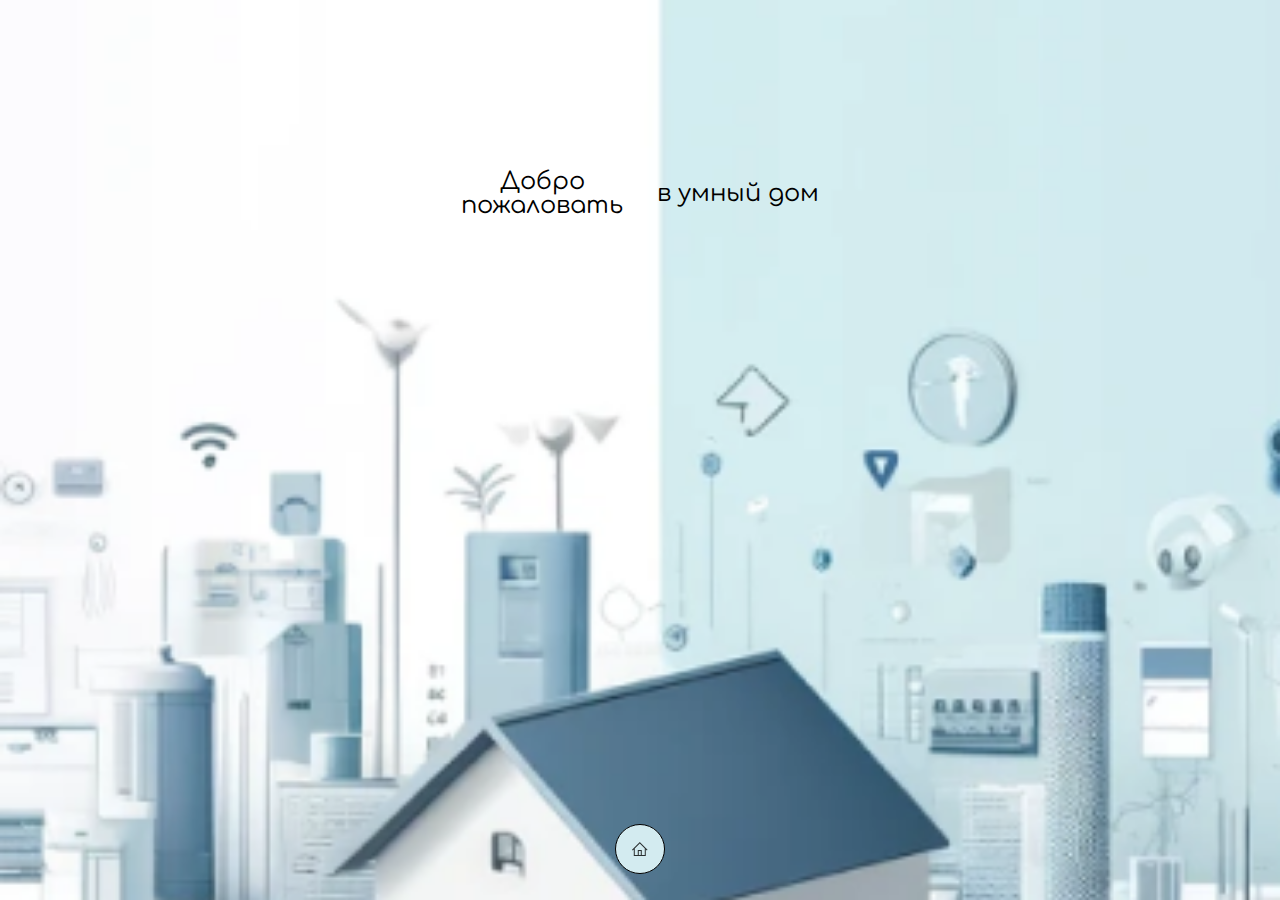
==== index.html @ bd3ce6dc "первая страничка готова" ====
<!DOCTYPE html>
<html lang="en">
  <head>
    <meta charset="UTF-8" />
    <meta http-equiv="X-UA-Compatible" content="IE=edge" />
    <meta name="viewport" content="width=device-width, initial-scale=1.0" />
    <link rel="stylesheet" href="css/style.css" />
    <title>Welcome</title>
  </head>
  <body class="bodyWelcome">
    <div class="welcomeMessage">
      <div class="welcomeMessageLeft">Добро <br />пожаловать</div>
      <div class="welcomeMessageRight">в умный дом</div>
    </div>
    <div class="buttonHomeWrap">
      <div class="buttonHome">
        <a href="/devices.html">
          <img src="/img/home.svg" alt="home" />
        </a>
      </div>
    </div>
  </body>
</html>
---- css/style.css ----
@charset "UTF-8";
/*Обнуление*/
@import url("https://fonts.googleapis.com/css2?family=Comfortaa:wght@300..700&display=swap");
* {
  padding: 0;
  margin: 0;
  border: 0;
}

*, *:before, *:after {
  -webkit-box-sizing: border-box;
          box-sizing: border-box;
}

:focus, :active {
  outline: none;
}

a:focus, a:active {
  outline: none;
}

nav, footer, header, aside {
  display: block;
}

html, body {
  height: 100%;
  width: 100%;
  line-height: 1;
  font-size: 14px;
}

input, button, textarea {
  font-family: inherit;
}

input::-ms-clear {
  display: none;
}

button {
  cursor: pointer;
}

button::-moz-focus-inner {
  padding: 0;
  border: 0;
}

a, a:visited {
  text-decoration: none;
}

a:hover {
  text-decoration: none;
}

ul li {
  list-style: none;
}

img {
  vertical-align: top;
}

h1, h2, h3, h4, h5, h6 {
  font-size: inherit;
  font-weight: 400;
}

/*--------------------*/
body {
  font-family: Comfortaa, sans-serif;
}

.limitContent {
  max-width: 1141px;
  margin: 0 auto;
}

.buttonHomeWrap {
  display: -webkit-box;
  display: -ms-flexbox;
  display: flex;
  -webkit-box-pack: center;
      -ms-flex-pack: center;
          justify-content: center;
  margin-bottom: 26px;
}

.buttonHomeWrap .buttonHome {
  border: 1px solid #000;
  display: -webkit-inline-box;
  display: -ms-inline-flexbox;
  display: inline-flex;
  -webkit-box-pack: center;
      -ms-flex-pack: center;
          justify-content: center;
  -webkit-box-align: center;
      -ms-flex-align: center;
          align-items: center;
  border-radius: 50%;
  min-width: 50px;
  min-height: 50px;
  background-color: #d3ebf0;
}

.bodyWelcome {
  display: -webkit-box;
  display: -ms-flexbox;
  display: flex;
  -webkit-box-orient: vertical;
  -webkit-box-direction: normal;
      -ms-flex-direction: column;
          flex-direction: column;
  -webkit-box-pack: justify;
      -ms-flex-pack: justify;
          justify-content: space-between;
  width: 100%;
  height: 100%;
  background-image: url(/img/welcome_home.png);
  background-repeat: no-repeat;
  background-size: cover;
  background-position: center center;
}

.bodyWelcome .welcomeMessage {
  display: -webkit-box;
  display: -ms-flexbox;
  display: flex;
  font-size: 24px;
  -webkit-box-align: center;
      -ms-flex-align: center;
          align-items: center;
  -webkit-box-pack: center;
      -ms-flex-pack: center;
          justify-content: center;
  gap: 34px;
  text-align: center;
  margin-top: 170px;
  margin-bottom: auto;
}
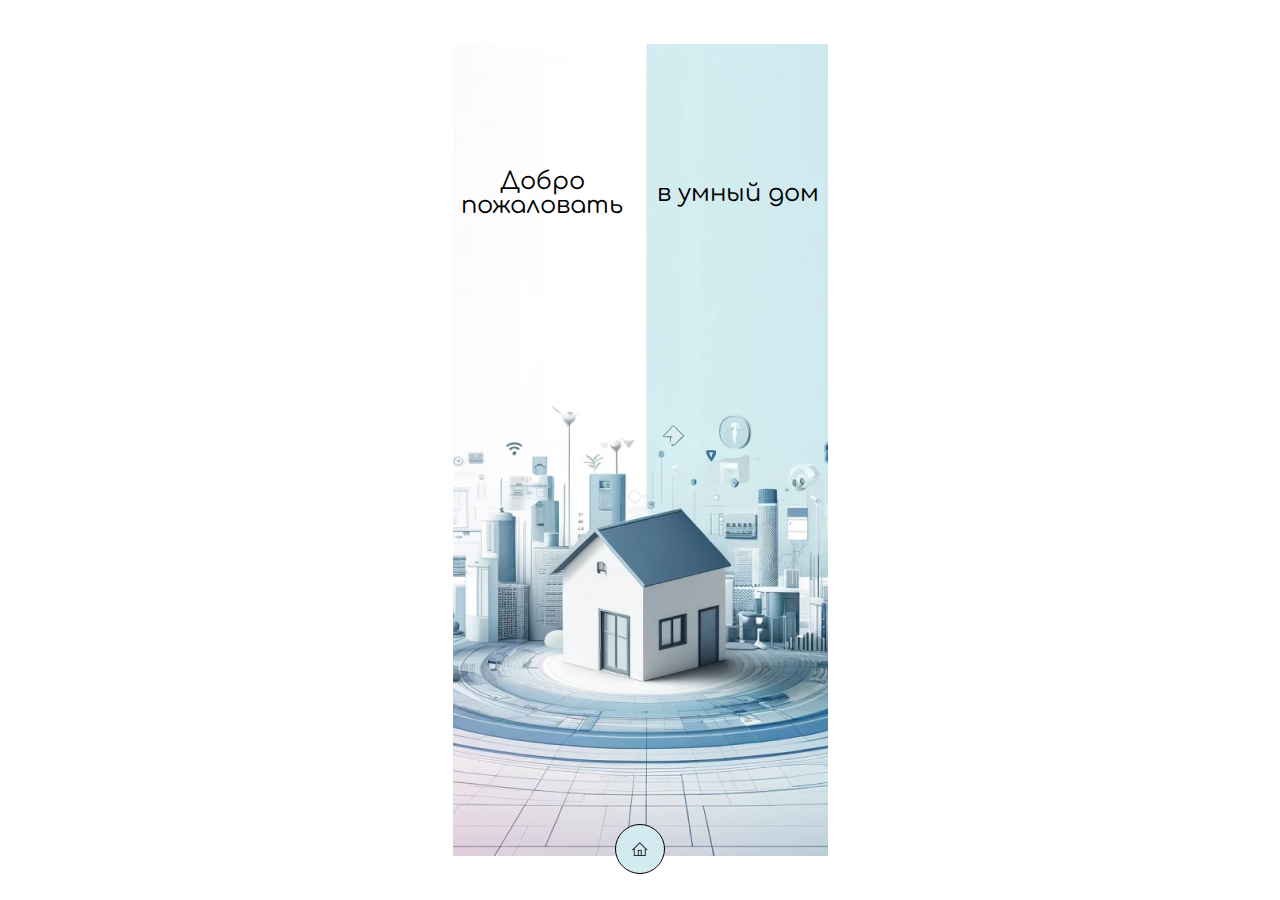
==== commit c96c65b6: "комментарии готовы" ====
--- a/index.html
+++ b/index.html
@@ -1,22 +1,24 @@
 <!DOCTYPE html>
 <html lang="en">
   <head>
-    <meta charset="UTF-8" />
-    <meta http-equiv="X-UA-Compatible" content="IE=edge" />
-    <meta name="viewport" content="width=device-width, initial-scale=1.0" />
-    <link rel="stylesheet" href="css/style.css" />
-    <title>Welcome</title>
+    <meta charset="UTF-8" /> <!--страндарт поддерживаемых символов-->
+    <meta http-equiv="X-UA-Compatible" content="IE=edge" /> <!--поддержка браузеров-->
+    <meta name="viewport" content="width=device-width, initial-scale=1.0" /> <!--команда для резиновости вёрстки-->
+    <link rel="stylesheet" href="css/style.css" /> <!--подключение каскадной таблицы стилей-->
+    <title>Welcome</title> <!--название документа-->
   </head>
-  <body class="bodyWelcome">
-    <div class="welcomeMessage">
-      <div class="welcomeMessageLeft">Добро <br />пожаловать</div>
-      <div class="welcomeMessageRight">в умный дом</div>
-    </div>
-    <div class="buttonHomeWrap">
-      <div class="buttonHome">
-        <a href="/devices.html">
-          <img src="/img/home.svg" alt="home" />
-        </a>
+  <body> <!--Тело документа, в котором пишется весь код-->
+    <div class="bodyWelcome"> <!--div - обёрточный блочный элемент. Главный контейнер этой страницы -->
+      <div class="welcomeMessage"><!-- контейнер для главного приветственного сообщения -->
+        <div class="welcomeMessageLeft">Добро <br />пожаловать</div> <!-- br - переносит на следующую строку -->
+        <div class="welcomeMessageRight">в умный дом</div>
+      </div>
+      <div class="buttonHomeWrap"> <!-- Обёртка для кнопки "Домой"-->
+        <div class="buttonHome">
+          <a href="devices.html"> <!-- ссылка на домашнюю страницу-->
+            <img src="img/home.svg" alt="home" />
+          </a>
+        </div>
       </div>
     </div>
   </body>
--- a/css/style.css
+++ b/css/style.css
@@ -7,31 +7,58 @@
   border: 0;
 }
 
-*, *:before, *:after {
+*,
+*:before,
+*:after {
   -webkit-box-sizing: border-box;
           box-sizing: border-box;
 }
 
-:focus, :active {
+:focus,
+:active {
   outline: none;
 }
 
-a:focus, a:active {
+a:focus,
+a:active {
   outline: none;
 }
 
-nav, footer, header, aside {
+a {
+  color: black;
+  text-decoration: none;
+}
+
+a:hover {
+  color: black;
+}
+
+a:active {
+  color: black;
+}
+
+a:visited {
+  color: black;
+}
+
+nav,
+footer,
+header,
+aside {
   display: block;
 }
 
-html, body {
+html,
+body {
   height: 100%;
   width: 100%;
   line-height: 1;
   font-size: 14px;
 }
 
-input, button, textarea {
+input,
+button,
+textarea {
   font-family: inherit;
 }
 
@@ -48,7 +75,8 @@
   border: 0;
 }
 
-a, a:visited {
+a,
+a:visited {
   text-decoration: none;
 }
 
@@ -64,7 +92,12 @@
   vertical-align: top;
 }
 
-h1, h2, h3, h4, h5, h6 {
+h1,
+h2,
+h3,
+h4,
+h5,
+h6 {
   font-size: inherit;
   font-weight: 400;
 }
@@ -72,11 +105,6 @@
 /*--------------------*/
 body {
   font-family: Comfortaa, sans-serif;
-}
-
-.limitContent {
-  max-width: 1141px;
-  margin: 0 auto;
 }
 
 .buttonHomeWrap {
@@ -121,7 +149,6 @@
   height: 100%;
   background-image: url(/img/welcome_home.png);
   background-repeat: no-repeat;
-  background-size: cover;
   background-position: center center;
 }
 
@@ -141,3 +168,120 @@
   margin-top: 170px;
   margin-bottom: auto;
 }
+
+.devicesWrap {
+  display: -webkit-box;
+  display: -ms-flexbox;
+  display: flex;
+  -webkit-box-orient: vertical;
+  -webkit-box-direction: normal;
+      -ms-flex-direction: column;
+          flex-direction: column;
+}
+
+.devicesWrap .devicesName {
+  font-size: 36px;
+  margin: 85px auto 0;
+}
+
+.devicesWrap .meteostationWrap {
+  margin: 14px 27px 41px 27px;
+  border-radius: 35px;
+  min-height: 549px;
+  background-color: #cbedf5;
+}
+
+.devicesWrap .meteostationWrap .meteostationButton {
+  border-radius: 15px;
+  margin: 27px auto auto 20px;
+  display: -webkit-inline-box;
+  display: -ms-inline-flexbox;
+  display: inline-flex;
+  background-color: #fff;
+  -webkit-box-align: center;
+      -ms-flex-align: center;
+          align-items: center;
+}
+
+.devicesWrap .meteostationWrap .meteostationButton .imgDrop {
+  padding: 4px 0px 6px 4px;
+}
+
+.devicesWrap .meteostationWrap .meteostationButton .meteostationName {
+  font-size: 20px;
+  padding: 5px 5px 5px 15px;
+}
+
+.devicesWrap .meteostationWrap .meteostationButton .arrowRight {
+  padding: 14px 14px 14px 0px;
+}
+
+.mstationWrap {
+  display: -webkit-box;
+  display: -ms-flexbox;
+  display: flex;
+  -webkit-box-orient: vertical;
+  -webkit-box-direction: normal;
+      -ms-flex-direction: column;
+          flex-direction: column;
+  -webkit-box-pack: space-evenly;
+      -ms-flex-pack: space-evenly;
+          justify-content: space-evenly;
+  width: 100%;
+  height: 100%;
+  background: linear-gradient(180.02deg, #b8dbe2 1.01%, #c4e5ec 47.49%, #efefef 99.99%);
+}
+
+.mstationWrap .mstationMainText {
+  margin: 0 auto;
+  font-size: 24px;
+}
+
+.mstationWrap .mstationIndicators {
+  display: -webkit-box;
+  display: -ms-flexbox;
+  display: flex;
+  -webkit-box-orient: vertical;
+  -webkit-box-direction: normal;
+      -ms-flex-direction: column;
+          flex-direction: column;
+  gap: 16px;
+}
+
+.mstationWrap .mstationIndicators .indicator {
+  font-size: 14px;
+  -webkit-box-pack: justify;
+      -ms-flex-pack: justify;
+          justify-content: space-between;
+  border-radius: 15px;
+  min-width: 338px;
+  display: -webkit-box;
+  display: -ms-flexbox;
+  display: flex;
+  -webkit-box-align: center;
+      -ms-flex-align: center;
+          align-items: center;
+  margin: 0 auto;
+  padding: 20px;
+  background-color: #fff;
+}
+
+.mstationWrap .mstationIndicators .indicator .indicatorWrapLeft {
+  display: -webkit-box;
+  display: -ms-flexbox;
+  display: flex;
+  -webkit-box-align: center;
+      -ms-flex-align: center;
+          align-items: center;
+  gap: 13px;
+}
+
+.mstationWrap .mstationIndicators .indicator .indicatorWrapRight {
+  display: -webkit-box;
+  display: -ms-flexbox;
+  display: flex;
+  -webkit-box-align: center;
+      -ms-flex-align: center;
+          align-items: center;
+  gap: 5px;
+}
